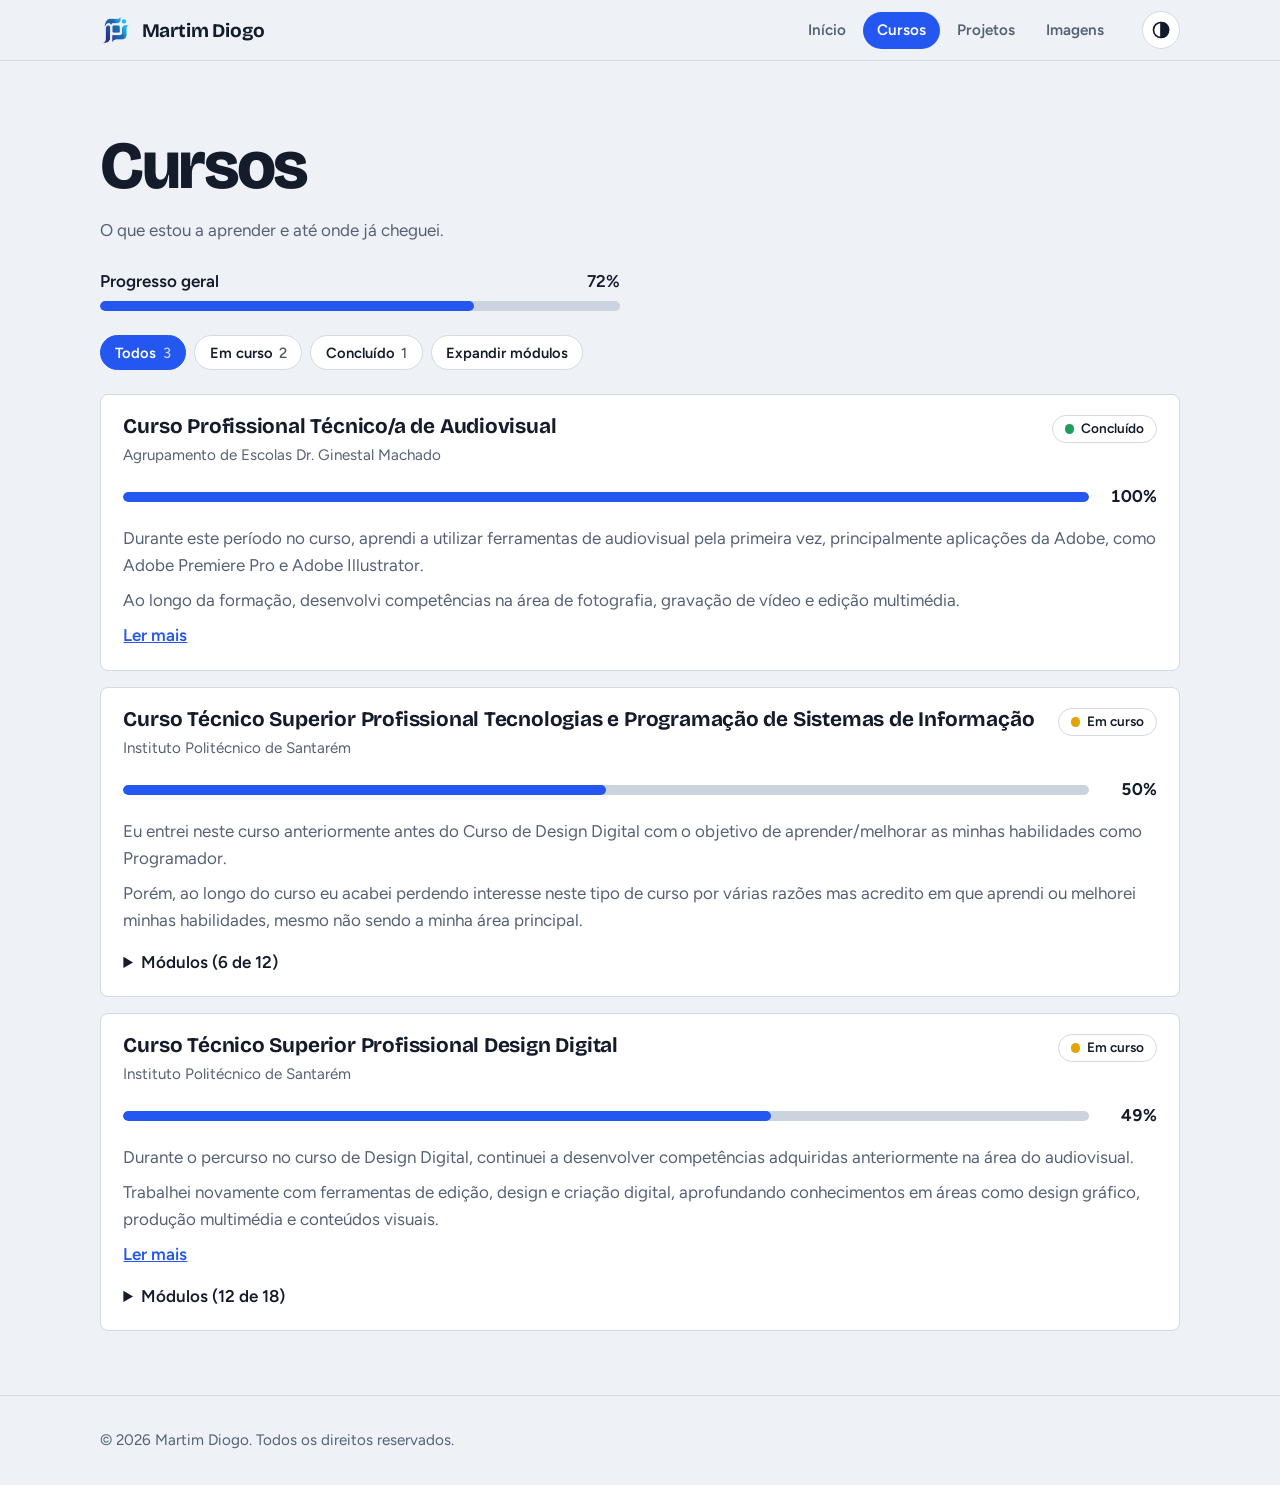
==== cursos.html @ 1d2f56a7 "first commit" ====
<!DOCTYPE html>
<html lang="pt-PT">
<head>
  <meta charset="utf-8">
  <meta name="viewport" content="width=device-width, initial-scale=1">
  <title>Cursos</title>
  <link rel="stylesheet" href="style.css?v=6">
  <link rel="stylesheet" href="extras.css?v=6">
  <!-- O conteúdo vive em config.js; app.js desenha a página. -->
  <script src="config.js?v=6"></script>
  <script src="app.js?v=6"></script>
  <script src="extras.js?v=6"></script>
</head>
<body data-page="cursos">
  <a class="saltar" href="#main">Saltar para o conteúdo</a>
  <header id="topo"></header>
  <main id="main" tabindex="-1"></main>
  <footer id="rodape"></footer>
  <noscript><p style="padding:2rem">Este site precisa de JavaScript para mostrar o conteúdo.</p></noscript>
</body>
</html>
---- style.css ----
/* ==========================================================================
   STYLE.CSS
   Para mudar o aspeto do site, edita só o bloco "1. TEMA" (cores, fontes,
   tamanhos). O resto usa essas variáveis.
   ========================================================================== */

@import url("https://fonts.googleapis.com/css2?family=Bricolage+Grotesque:opsz,wght@12..96,500..800&family=Figtree:wght@400..700&display=swap");


/* ---------- 1. TEMA ---------- */

:root {
  --fonte-titulo: "Bricolage Grotesque", "Segoe UI", system-ui, sans-serif;
  --fonte-texto:  "Figtree", system-ui, -apple-system, "Segoe UI", sans-serif;

  --bg:            #EEF1F5;   /* fundo da página */
  --superficie:    #FFFFFF;   /* cartões e painéis */
  --tinta:         #141B2B;   /* texto principal */
  --suave:         #566176;   /* texto secundário */
  --linha:         #D3DAE3;   /* bordas e divisórias */
  --destaque:      #2457F0;   /* cor principal (botões, studs, progresso) */
  --sobre-destaque:#FFFFFF;   /* texto em cima da cor principal */
  --stud-fundo:    #DDE3EB;   /* studs do fundo do topo */
  --stud-off:      #CBD3DE;   /* studs vazios */

  --raio: 8px;
  --largura: 1080px;
  --grelha-studs: 28px;       /* distância entre studs no topo da página inicial */

  color-scheme: light;
}

:root[data-theme="dark"] {
  --bg:            #0E1524;
  --superficie:    #16203A;
  --tinta:         #E8ECF4;
  --suave:         #9AA6BC;
  --linha:         #26324D;
  --destaque:      #6C8CFF;
  --sobre-destaque:#0E1524;
  --stud-fundo:    #17213A;
  --stud-off:      #2B3955;

  color-scheme: dark;
}


/* ---------- 2. BASE ---------- */

*, *::before, *::after { box-sizing: border-box; }

[hidden] { display: none !important; }

html { scroll-behavior: smooth; scroll-padding-top: 5rem; }

body {
  margin: 0;
  background: var(--bg);
  color: var(--tinta);
  font: 400 1.0625rem/1.6 var(--fonte-texto);
  -webkit-font-smoothing: antialiased;
}

body:has(dialog[open]) { overflow: hidden; }

a { color: inherit; }

:focus-visible {
  outline: 3px solid var(--destaque);
  outline-offset: 3px;
  border-radius: 4px;
}

h1, h2, h3 { font-family: var(--fonte-titulo); margin: 0; }

.container { width: min(100% - 2.5rem, var(--largura)); margin-inline: auto; }

.so-leitor {
  position: absolute; width: 1px; height: 1px; overflow: hidden;
  clip-path: inset(50%); white-space: nowrap;
}

.saltar {
  position: absolute; left: 1rem; top: -4rem; z-index: 50;
  background: var(--destaque); color: var(--sobre-destaque);
  padding: .6rem 1rem; border-radius: var(--raio); text-decoration: none; font-weight: 600;
}
.saltar:focus { top: 1rem; }

@media (prefers-reduced-motion: reduce) {
  html { scroll-behavior: auto; }
  *, *::before, *::after { transition: none !important; animation: none !important; }
}


/* ---------- 3. TOPO E RODAPÉ ---------- */

.topo {
  position: sticky; top: 0; z-index: 20;
  background: color-mix(in srgb, var(--bg) 88%, transparent);
  -webkit-backdrop-filter: blur(10px); backdrop-filter: blur(10px);
  border-bottom: 1px solid var(--linha);
}

.topo .container {
  display: flex; align-items: center; flex-wrap: wrap;
  gap: .5rem 1.5rem; padding-block: .7rem;
}

.marca {
  display: flex; align-items: center; gap: .6rem;
  text-decoration: none; font: 700 1.2rem var(--fonte-titulo); letter-spacing: -.01em;
}
.marca img { display: block; height: 32px; width: auto; }

.nav { display: flex; flex-wrap: wrap; gap: .25rem; margin-left: auto; }

.nav a {
  padding: .4rem .85rem; border-radius: 999px; text-decoration: none;
  font-weight: 600; font-size: .95rem; color: var(--suave);
}
.nav a:hover { color: var(--tinta); background: var(--superficie); }
.nav a[aria-current="page"] { background: var(--destaque); color: var(--sobre-destaque); }

.btn-tema {
  display: grid; place-items: center; width: 38px; height: 38px;
  border: 1.5px solid var(--linha); border-radius: 50%;
  background: var(--superficie); color: var(--tinta); cursor: pointer;
}
.btn-tema:hover { border-color: var(--destaque); }

.rodape {
  margin-top: 4rem; padding-block: 2rem;
  border-top: 1px solid var(--linha); color: var(--suave); font-size: .95rem;
}

.icone { display: inline-grid; place-items: center; line-height: 0; }


/* ---------- 4. BOTÕES, ETIQUETAS, ESTADOS ---------- */

.btn {
  display: inline-block; padding: .7rem 1.25rem; border-radius: 999px;
  border: 1.5px solid var(--tinta); background: transparent; color: var(--tinta);
  font: 600 1rem var(--fonte-texto); text-decoration: none; cursor: pointer;
}
.btn:hover { background: var(--tinta); color: var(--bg); }
.btn-principal { background: var(--destaque); border-color: var(--destaque); color: var(--sobre-destaque); }
.btn-principal:hover { background: var(--destaque); color: var(--sobre-destaque); filter: brightness(1.1); }

.etiqueta {
  display: inline-block; padding: .15rem .7rem; border: 1px solid var(--linha);
  border-radius: 999px; background: var(--superficie); font-size: .88rem;
}

.etiquetas { display: flex; flex-wrap: wrap; gap: .4rem; margin: 0; padding: 0; list-style: none; }

.estado {
  display: inline-flex; align-items: center; gap: .45rem;
  padding: .15rem .7rem; border: 1px solid var(--linha); border-radius: 999px;
  background: var(--superficie); font-size: .85rem; font-weight: 600; white-space: nowrap;
}
.estado::before {
  content: ""; width: .6rem; height: .6rem; border-radius: 50%;
  background: var(--cor, var(--suave));
}


/* ---------- 5. STUDS (níveis 0-5) ---------- */

.studs { display: inline-flex; gap: 6px; }

.stud {
  width: 14px; height: 14px; border-radius: 50%;
  background: var(--stud-off);
  box-shadow: inset 0 -2px 0 rgba(0, 0, 0, .12);
}
.stud.on {
  background: var(--destaque);
  box-shadow: inset 0 -2px 0 rgba(0, 0, 0, .25), inset 0 2px 0 rgba(255, 255, 255, .35);
}


/* ---------- 6. PÁGINA INICIAL ---------- */

.hero {
  position: relative; isolation: isolate; overflow: hidden;
  padding-block: clamp(4rem, 12vw, 8rem) clamp(3rem, 8vw, 5.5rem);
}

.hero::before,
.hero::after {
  content: ""; position: absolute; inset: 0; z-index: -1;
  background-size: var(--grelha-studs) var(--grelha-studs);
  background-position: center top;
}
.hero::before {
  background-image: radial-gradient(circle, var(--stud-fundo) 0 6px, transparent 6.5px);
}
/* Os studs acendem à volta do rato. Em ecrãs táteis ficam no ponto de repouso. */
.hero::after {
  background-image: radial-gradient(circle, var(--destaque) 0 6px, transparent 6.5px);
  -webkit-mask-image: radial-gradient(circle 200px at var(--mx, 74%) var(--my, 40%), rgba(0,0,0,.9), transparent);
          mask-image: radial-gradient(circle 200px at var(--mx, 74%) var(--my, 40%), rgba(0,0,0,.9), transparent);
}

.hero-saudacao { margin: 0 0 .75rem; color: var(--suave); font-weight: 600; }

.hero-nome {
  font-weight: 800; font-size: clamp(3.2rem, 11vw, 8rem);
  line-height: .95; letter-spacing: -.04em; overflow-wrap: anywhere;
}

.hero-funcao { margin: 1.1rem 0 0; font: 600 clamp(1.2rem, 2.6vw, 1.7rem)/1.25 var(--fonte-titulo); }
.hero-resumo { margin: 1rem 0 0; max-width: 52ch; color: var(--suave); }
.hero-acoes  { display: flex; flex-wrap: wrap; gap: .75rem; margin-top: 2rem; }

.secao { padding-block: clamp(2.5rem, 6vw, 4.5rem); border-top: 1px solid var(--linha); }

.secao-grelha {
  display: grid; grid-template-columns: minmax(0, 1fr) minmax(0, 3fr); gap: 1.25rem 3rem;
}
@media (max-width: 760px) { .secao-grelha { grid-template-columns: 1fr; } }

.secao h2 { font-size: clamp(1.35rem, 2.5vw, 1.75rem); line-height: 1.15; letter-spacing: -.01em; }

.sobre { display: grid; grid-template-columns: minmax(0, 1fr) auto; gap: 2rem; align-items: start; }
.sobre p { margin: 0 0 1rem; max-width: 62ch; }
.sobre img { width: 180px; height: 180px; object-fit: cover; border-radius: var(--raio); }
@media (max-width: 560px) { .sobre { grid-template-columns: 1fr; } }

.linhas { list-style: none; margin: 0; padding: 0; }
.linhas li {
  display: flex; justify-content: space-between; align-items: center; gap: 1rem;
  padding: .8rem 0; border-bottom: 1px solid var(--linha);
}
.linhas.duas {
  display: grid; grid-template-columns: repeat(auto-fit, minmax(260px, 1fr)); column-gap: 2.5rem;
}
.linhas .nivel-texto { color: var(--suave); }

.legenda { margin: 0 0 .75rem; color: var(--suave); font-size: .95rem; }

.grupos { margin: 0; }
.grupo {
  display: grid; grid-template-columns: 9rem minmax(0, 1fr); gap: .5rem 1.5rem;
  padding: .9rem 0; border-bottom: 1px solid var(--linha);
}
.grupo dt { font-weight: 600; }
.grupo dd { margin: 0; }
@media (max-width: 560px) { .grupo { grid-template-columns: 1fr; } }

.contactos { list-style: none; margin: 0; padding: 0; }
.contactos li { border-bottom: 1px solid var(--linha); }
.contacto-item {
  display: flex; flex-wrap: wrap; justify-content: space-between; align-items: baseline;
  gap: .25rem 1rem; padding: 1rem 0; text-decoration: none;
}
.contacto-item .rotulo { color: var(--suave); }
.contacto-item .valor  { font: 600 clamp(1.1rem, 2.4vw, 1.4rem) var(--fonte-titulo); overflow-wrap: anywhere; }
a.contacto-item:hover .valor { color: var(--destaque); text-decoration: underline; text-underline-offset: 4px; }


/* ---------- 7. PÁGINAS INTERNAS ---------- */

.pagina-topo { padding-block: clamp(2.5rem, 7vw, 4.5rem) 1.5rem; }
.pagina-topo h1 { font-weight: 800; font-size: clamp(2.4rem, 7vw, 4.2rem); line-height: 1; letter-spacing: -.035em; }
.pagina-topo .intro { margin: 1rem 0 0; max-width: 58ch; color: var(--suave); }

.conteudo { display: grid; gap: 1.5rem; }

.filtros { display: flex; flex-wrap: wrap; gap: .5rem; }
.filtro {
  padding: .45rem .9rem; border-radius: 999px; border: 1.5px solid var(--linha);
  background: var(--superficie); color: var(--tinta);
  font: 600 .92rem var(--fonte-texto); cursor: pointer;
}
.filtro:hover { border-color: var(--destaque); }
.filtro[aria-pressed="true"] { background: var(--destaque); border-color: var(--destaque); color: var(--sobre-destaque); }
.filtro .contagem { margin-left: .4rem; font-weight: 500; opacity: .75; }

.barra-ferramentas { display: flex; flex-wrap: wrap; gap: .75rem 1.5rem; align-items: center; justify-content: space-between; }

.pesquisa {
  min-width: 220px; padding: .5rem 1rem; border-radius: 999px;
  border: 1.5px solid var(--linha); background: var(--superficie); color: var(--tinta);
  font: 400 .95rem var(--fonte-texto);
}

.vazio {
  margin: 0; padding: 2rem; border: 1.5px dashed var(--linha);
  border-radius: var(--raio); color: var(--suave); text-align: center;
}

/* Barra de progresso */
.barra { height: 10px; border-radius: 999px; background: var(--stud-off); overflow: hidden; }
.barra > span {
  display: block; height: 100%; width: var(--p, 0%);
  background: var(--destaque); border-radius: 999px; transition: width .9s cubic-bezier(.2, .7, .2, 1);
}

.geral { max-width: 520px; }
.geral-topo { display: flex; justify-content: space-between; margin-bottom: .4rem; font-weight: 600; }

/* Cursos */
.lista-cursos { display: grid; gap: 1rem; }

.curso {
  padding: 1.25rem 1.4rem; background: var(--superficie);
  border: 1px solid var(--linha); border-radius: var(--raio);
}
.curso-topo { display: flex; flex-wrap: wrap; justify-content: space-between; align-items: flex-start; gap: .5rem 1rem; }
.curso h3 { font-size: 1.3rem; line-height: 1.2; letter-spacing: -.01em; }
.curso .meta { margin: .2rem 0 0; color: var(--suave); font-size: .95rem; }
.curso .meta span + span { margin-left: 1rem; }

.progresso { display: flex; align-items: center; gap: 1rem; margin-top: 1rem; }
.progresso .barra { flex: 1; }
.progresso .pct { min-width: 3.2rem; text-align: right; font-weight: 700; font-variant-numeric: tabular-nums; }

.curso .notas { margin: .9rem 0 0; color: var(--suave); }
.curso summary { margin-top: .9rem; font-weight: 600; cursor: pointer; }
.curso .certificado { display: inline-block; margin-top: .9rem; font-weight: 600; }

.modulos {
  list-style: none; margin: .8rem 0 0; padding: 0; display: grid; gap: .45rem;
  grid-template-columns: repeat(auto-fill, minmax(240px, 1fr));
}
.modulos li { display: flex; align-items: center; gap: .6rem; color: var(--suave); }
.modulos li::before {
  content: ""; flex: none; width: 1rem; height: 1rem; border-radius: 50%;
  border: 2px solid var(--stud-off);
}
.modulos li.feito { color: var(--tinta); }
.modulos li.feito::before { background: var(--destaque); border-color: var(--destaque); }

/* Imagem em falta */
.ph {
  display: grid; place-content: center; gap: .25rem; width: 100%; min-height: 160px;
  padding: 1rem; text-align: center; color: var(--suave); font-size: .85rem;
  background-color: var(--stud-fundo);
  background-image: radial-gradient(circle, var(--stud-off) 0 3px, transparent 3.5px);
  background-size: 18px 18px;
}
.ph code { font-size: .8rem; overflow-wrap: anywhere; }

/* Projetos */
.grelha-cartoes { display: grid; gap: 1.25rem; grid-template-columns: repeat(auto-fill, minmax(300px, 1fr)); }

.cartao {
  position: relative; display: flex; flex-direction: column; overflow: hidden;
  background: var(--superficie); border: 1px solid var(--linha); border-radius: var(--raio);
}
.cartao:hover { border-color: var(--destaque); }
.cartao-img { aspect-ratio: 16 / 10; background: var(--stud-fundo); overflow: hidden; }
.cartao-img img, .cartao-img .ph { display: block; width: 100%; height: 100%; object-fit: cover; }
.cartao-corpo { display: flex; flex: 1; flex-direction: column; gap: .7rem; padding: 1.1rem 1.2rem 1.3rem; }
.cartao h3 { font-size: 1.25rem; line-height: 1.2; letter-spacing: -.01em; }
.cartao p { margin: 0; color: var(--suave); }
.cartao .etiquetas { margin-top: auto; }

.cartao-abrir {
  padding: 0; border: 0; background: none; color: inherit; font: inherit; text-align: left; cursor: pointer;
}
.cartao-abrir::after { content: ""; position: absolute; inset: 0; }

/* Galeria */
.mosaico { columns: 3 260px; column-gap: 1rem; }

.mosaico-item {
  position: relative; display: block; width: 100%; margin: 0 0 1rem; padding: 0;
  border: 0; border-radius: var(--raio); overflow: hidden;
  background: var(--stud-fundo); cursor: zoom-in; break-inside: avoid;
}
.mosaico-item img, .mosaico-item video { display: block; width: 100%; height: auto; }
.mosaico-item .ph { aspect-ratio: 4 / 3; }

.mosaico-legenda {
  position: absolute; inset: auto 0 0 0; padding: 2rem 1rem .8rem;
  background: linear-gradient(transparent, rgba(8, 12, 24, .78));
  color: #fff; font-weight: 600; text-align: left;
  opacity: 0; transition: opacity .2s;
}
.mosaico-item:hover .mosaico-legenda,
.mosaico-item:focus-visible .mosaico-legenda { opacity: 1; }

.selo-video {
  position: absolute; top: .6rem; left: .6rem; display: flex; align-items: center; gap: .3rem;
  padding: .2rem .6rem .2rem .45rem; border-radius: 999px;
  background: rgba(8, 12, 24, .75); color: #fff; font-size: .8rem; font-weight: 600;
}


/* ---------- 8. DIÁLOGOS (projeto e lightbox) ---------- */

dialog::backdrop { background: rgba(8, 12, 24, .82); }

dialog.projeto {
  width: min(960px, calc(100% - 2rem)); max-height: calc(100dvh - 2rem);
  padding: 0; border: 0; border-radius: 12px; overflow: auto;
  background: var(--superficie); color: var(--tinta);
}

.proj-corpo { display: grid; gap: 1.1rem; padding: 1.4rem; }
.proj-cab { display: flex; justify-content: space-between; align-items: flex-start; gap: 1rem; }
.proj-cab h2 { font-size: clamp(1.5rem, 4vw, 2.1rem); line-height: 1.1; letter-spacing: -.02em; }
.proj-cab .estado { margin-top: .6rem; }
.proj-corpo p { margin: 0; max-width: 66ch; }
.proj-links { display: flex; flex-wrap: wrap; gap: .6rem; }

.palco {
  display: grid; place-items: center; aspect-ratio: 16 / 9;
  background: var(--stud-fundo); border-radius: var(--raio); overflow: hidden;
}
.palco .ph { height: 100%; }
.palco img, .palco video { width: 100%; height: 100%; object-fit: contain; display: block; background: #000; }

.miniaturas { display: flex; flex-wrap: wrap; gap: .5rem; }
.miniatura {
  position: relative; width: 84px; height: 56px; padding: 0; overflow: hidden;
  border: 2px solid transparent; border-radius: 6px; background: var(--stud-fundo); cursor: pointer;
}
.miniatura[aria-current="true"] { border-color: var(--destaque); }
.miniatura img { width: 100%; height: 100%; object-fit: cover; display: block; }
.miniatura .ph { min-height: 0; height: 100%; padding: 0; }
.miniatura .ph > * { display: none; }
.miniatura .icone { position: absolute; inset: 0; color: #fff; background: rgba(8, 12, 24, .55); }

.dlg-fechar, .lb-nav {
  display: grid; place-items: center; width: 44px; height: 44px; flex: none;
  border: 0; border-radius: 50%; cursor: pointer;
}
.dlg-fechar { background: var(--bg); color: var(--tinta); }
.dlg-fechar:hover { background: var(--linha); }

dialog.lightbox {
  width: 100vw; height: 100dvh; max-width: none; max-height: none;
  padding: 0; border: 0; overflow: hidden; background: rgba(8, 12, 24, .94); color: #fff;
}
dialog.lightbox[open] { display: flex; align-items: center; justify-content: center; }

.lightbox .lb-fechar { position: absolute; top: 1rem; right: 1rem; z-index: 2; }
.lightbox .dlg-fechar, .lb-nav { background: rgba(255, 255, 255, .14); color: #fff; }
.lightbox .dlg-fechar:hover, .lb-nav:hover { background: rgba(255, 255, 255, .28); }

.lb-nav { position: absolute; top: 50%; translate: 0 -50%; z-index: 2; }
.lb-ant { left: 1rem; }
.lb-seg { right: 1rem; }

.lb-fig {
  display: flex; flex-direction: column; align-items: center; gap: .75rem;
  max-width: min(1200px, calc(100% - 8rem)); margin: 0;
}
.lb-palco img, .lb-palco video {
  display: block; max-width: 100%; max-height: calc(100dvh - 9rem);
  object-fit: contain; border-radius: 4px;
}
.lb-palco .ph {
  min-width: min(480px, 80vw); min-height: 260px; color: #cfd6e4; background-color: #1b2540;
  background-image: radial-gradient(circle, #2a3558 0 3px, transparent 3.5px);
}

.lb-fig figcaption { display: grid; gap: .15rem; text-align: center; }
.lb-fig figcaption span { color: #c3cbdb; font-size: .95rem; }
.lb-fig .lb-contador { font-size: .85rem; font-variant-numeric: tabular-nums; }

@media (max-width: 600px) {
  .lb-fig { max-width: calc(100% - 1rem); }
  .lb-nav { top: auto; bottom: 1.2rem; translate: none; }
  .lb-palco img, .lb-palco video { max-height: calc(100dvh - 13rem); }
}
---- extras.css ----
/* ==========================================================================
   EXTRAS.CSS — estilos dos efeitos do extras.js (carregado depois do style.css).
   Usa as cores do tema (--destaque, --tinta, --bg...), por isso acompanha o
   tema claro/escuro. Os tempos das animações estão junto de cada regra.
   Com "reduzir movimento" ativo no sistema, o style.css já desliga as animações.
   ========================================================================== */

:root { --extras-css: 6; }                      /* versão deste ficheiro (a página diagnostico.html lê-a) */

/* ---------- Transições entre páginas (Chrome, Edge, Safari recentes) ---------- */

@view-transition { navigation: auto; }

.topo { view-transition-name: topo; }          /* o menu fica parado enquanto a página muda */

::view-transition-old(root) { animation: .2s ease both vt-sai; }
::view-transition-new(root) { animation: .3s ease both vt-entra; }

@keyframes vt-sai    { to   { opacity: 0; } }
@keyframes vt-entra  { from { opacity: 0; transform: translateY(8px); } }

/* Troca de tema: o círculo é desenhado pelo app.js */
.tema-vt::view-transition-old(root),
.tema-vt::view-transition-new(root) { animation: none; mix-blend-mode: normal; }
.tema-vt::view-transition-new(root) { z-index: 1; }
.tema-vt .topo { view-transition-name: none; }

@media (prefers-reduced-motion: reduce) {
  @view-transition { navigation: none; }
}


/* ---------- Animações partilhadas ---------- */

@keyframes sobe { from { opacity: 0; transform: translateY(14px); } }
@keyframes fade { from { opacity: 0; } }


/* ---------- Scroll: barra de progresso, botão ↑, aviso ---------- */

.scroll-barra {
  position: fixed; inset: 0 0 auto 0; height: 3px; z-index: 60;
  background: var(--destaque); transform: scaleX(0); transform-origin: 0 50%;
  pointer-events: none;
}

.btn-topo {
  position: fixed; right: 1rem; bottom: 1rem; z-index: 50;
  width: 2.75rem; height: 2.75rem; border: 0; border-radius: 50%;
  background: var(--tinta); color: var(--bg); font-size: 1.2rem; cursor: pointer;
  opacity: 0; transform: translateY(12px); pointer-events: none;
  transition: opacity .25s, transform .25s;
}
.btn-topo.on { opacity: 1; transform: none; pointer-events: auto; }
.btn-topo:hover { background: var(--destaque); color: var(--sobre-destaque); }

.toast {
  position: fixed; left: 50%; bottom: 1.5rem; z-index: 200;
  transform: translate(-50%, 20px); padding: .6rem 1rem; border-radius: .6rem;
  background: var(--tinta); color: var(--bg);
  opacity: 0; pointer-events: none; transition: opacity .25s, transform .25s;
}
.toast.on { opacity: 1; transform: translate(-50%, 0); }


/* ---------- Revelar ao rolar ---------- */

.rv {
  opacity: 0; transform: translateY(18px);
  transition: opacity .5s ease var(--atraso, 0ms), transform .5s ease var(--atraso, 0ms);
}
.rv.rv-in { opacity: 1; transform: none; }

/* Itens que entram em cascata ao mudar de filtro */
.entra { animation: sobe .45s cubic-bezier(.2, .8, .2, 1) backwards; animation-delay: calc(var(--i, 0) * 45ms); }


/* ---------- Topo da página inicial ---------- */

/* O canvas substitui o padrão de studs em CSS */
.hero-canvas { position: absolute; inset: 0; z-index: -1; display: block; width: 100%; height: 100%; }
.hero.tem-canvas::before, .hero.tem-canvas::after { display: none; }

/* Função que se escreve sozinha */
.hero-funcao { min-height: 1.3em; }
.tipo-cursor {
  display: inline-block; width: 3px; height: .95em; margin-left: 3px;
  vertical-align: -.1em; background: var(--destaque);
  animation: piscar 1s steps(1) infinite;
}
@keyframes piscar { 50% { opacity: 0; } }

/* Letras do nome */
.palavra { display: inline-block; white-space: nowrap; }   /* a palavra não parte a meio */
.hero-nome .letra {
  display: inline-block;
  animation: letra-entra .8s cubic-bezier(.2, .9, .2, 1) backwards;
  animation-delay: calc(var(--i, 0) * 45ms);
  transition: transform .4s cubic-bezier(.3, 1.7, .5, 1), color .35s ease var(--d, 0ms);
}
@keyframes letra-entra { from { opacity: 0; transform: translateY(.5em) rotate(4deg); } }

@media (hover: hover) {
  .hero-nome .letra:hover { transform: translateY(-.07em) rotate(-3deg); }
}

/* Letras dos restantes títulos (secções, páginas, menu): as mesmas animações do nome do topo.
   As cores de cada letra são aplicadas pelo extras.js (estilo inline). */
.letra-t { display: inline-block; transition: transform .4s cubic-bezier(.3, 1.7, .5, 1); }

@media (hover: hover) {
  .letra-t:hover { transform: translateY(-.07em) rotate(-3deg); }
}

/* Entrada: as letras caem em cascata quando o título aparece no ecrã */
.titulo-anim:not(.titulo-in) .letra-t { opacity: 0; }
.titulo-in .letra-t {
  animation: letra-entra .8s cubic-bezier(.2, .9, .2, 1) backwards;
  animation-delay: calc(var(--i, 0) * 45ms);
}


/* ---------- Índice lateral (página inicial) ---------- */

.indice {
  position: fixed; right: 1.25rem; top: 50%; z-index: 30; transform: translateY(-50%);
  display: none; flex-direction: column; gap: .35rem; align-items: flex-end;
  pointer-events: none;                        /* só os pontos recebem cliques, nunca a área à volta */
}
@media (min-width: 1200px) { .indice { display: flex; } }

.indice-ponto { position: relative; display: block; padding: .3rem; pointer-events: auto; text-decoration: none; }

/* A etiqueta flutua à esquerda do ponto: invisível, não ocupa espaço nem apanha cliques */
.indice-rotulo {
  position: absolute; right: 100%; top: 50%; margin-right: .3rem;
  padding: .15rem .6rem; border-radius: 999px;
  background: var(--tinta); color: var(--bg); font-size: .85rem; font-weight: 600; white-space: nowrap;
  opacity: 0; transform: translate(6px, -50%); pointer-events: none; transition: opacity .2s, transform .2s;
}
.indice-bola {
  display: block; width: 12px; height: 12px; border-radius: 50%;
  background: var(--stud-off); box-shadow: inset 0 -2px 0 rgba(0, 0, 0, .12);
  transition: background .25s, transform .25s cubic-bezier(.3, 1.6, .5, 1);
}
.indice-ponto:hover .indice-rotulo,
.indice-ponto:focus-visible .indice-rotulo { opacity: 1; transform: translate(0, -50%); }
.indice-ponto:hover .indice-bola { transform: scale(1.25); }
.indice-ponto[aria-current="true"] .indice-bola { background: var(--destaque); transform: scale(1.35); }


/* ---------- Studs dos níveis ---------- */

.stud { transition: transform .25s cubic-bezier(.3, 1.6, .5, 1) calc(var(--i, 0) * 35ms); }
@media (hover: hover) {
  .linhas li:hover .stud.on { transform: translateY(-3px); }
}

/* Entrada: acendem um a um quando a lista aparece (só "backwards": depois o hover continua a funcionar) */
.studs-anim:not(.studs-in) .stud.on { transform: scale(.2); opacity: .25; }
.studs-in .stud.on {
  animation: stud-pop .55s cubic-bezier(.3, 1.6, .5, 1) backwards;
  animation-delay: calc(var(--g, 0) * 60ms + var(--i, 0) * 60ms);
}
@keyframes stud-pop { from { transform: scale(.2); opacity: .25; } }


/* ---------- Cartões: luz que segue o rato e inclinação ---------- */

.cartao, .curso { position: relative; }

/* ":not(.rv)": enquanto o cartão está a "aparecer ao rolar", manda a animação de entrada */
.cartao:not(.rv) {
  transform: perspective(900px) rotateX(var(--rx, 0deg)) rotateY(var(--ry, 0deg));
  transition: transform .18s ease-out, border-color .2s;
}

.cartao::before, .curso::before {
  content: ""; position: absolute; inset: 0; z-index: 1; pointer-events: none;
  background: radial-gradient(260px circle at var(--mx, 50%) var(--my, 50%),
              color-mix(in srgb, var(--destaque) 16%, transparent), transparent 70%);
  opacity: 0; transition: opacity .25s;
}
.cartao:hover::before, .curso:hover::before { opacity: 1; }

.cartao-img img { transition: transform .6s cubic-bezier(.2, .8, .2, 1); }
.cartao:hover .cartao-img img { transform: scale(1.06); }

.mosaico-item img, .mosaico-item video { transition: transform .6s cubic-bezier(.2, .8, .2, 1); }
.mosaico-item:hover img, .mosaico-item:focus-visible img { transform: scale(1.05); }


/* ---------- Cursos ---------- */

.curso details[open] .modulos li {
  animation: sobe .35s cubic-bezier(.2, .8, .2, 1) backwards;
  animation-delay: calc(min(var(--i, 0), 14) * 25ms);
}
.curso .notas p { margin: 0 0 .5rem; }
.ler-mais { padding: 0; border: 0; background: none; color: var(--destaque); font: inherit; font-weight: 600; text-decoration: underline; cursor: pointer; }


/* ---------- Contactos: botão copiar ---------- */

/* O botão fica ao lado do contacto (na mesma linha), nunca por cima do texto */
.contactos li { display: flex; align-items: center; gap: 1rem; }
.contactos li > .contacto-item { flex: 1; min-width: 0; }
.copiar {
  flex: none; padding: .25rem .75rem;
  border: 1px solid var(--linha); border-radius: 999px; background: var(--superficie); color: var(--suave);
  font: inherit; font-size: .8rem; font-weight: 600; cursor: pointer;
  transition: color .2s, border-color .2s, background .2s;
}
.copiar:hover, .copiar:focus-visible { color: var(--sobre-destaque); background: var(--destaque); border-color: var(--destaque); }


/* ---------- Diálogos: animação de abertura ---------- */

dialog[open] { animation: dlg-entra .28s cubic-bezier(.2, .8, .2, 1); }
dialog[open]::backdrop { animation: fade .25s ease; }
dialog.lightbox[open] { animation: fade .25s ease; }
@keyframes dlg-entra { from { opacity: 0; transform: translateY(14px) scale(.97); } }


/* ---------- Lightbox ---------- */

.lb-ferramentas { position: absolute; top: 1rem; left: 1rem; z-index: 2; display: flex; gap: .5rem; }

.lb-palco { touch-action: pan-y; overflow: hidden; }
.lb-palco > * { animation: fade .3s ease; }
.lb-palco.lb-dir > * { animation: lb-dir .35s cubic-bezier(.2, .8, .2, 1); }
.lb-palco.lb-esq > * { animation: lb-esq .35s cubic-bezier(.2, .8, .2, 1); }
@keyframes lb-dir { from { opacity: 0; transform: translateX(48px); } }
@keyframes lb-esq { from { opacity: 0; transform: translateX(-48px); } }

.lb-palco img { cursor: zoom-in; transition: transform .25s ease; }
.lb-palco img.zoom { transform: scale(2.2); cursor: zoom-out; }
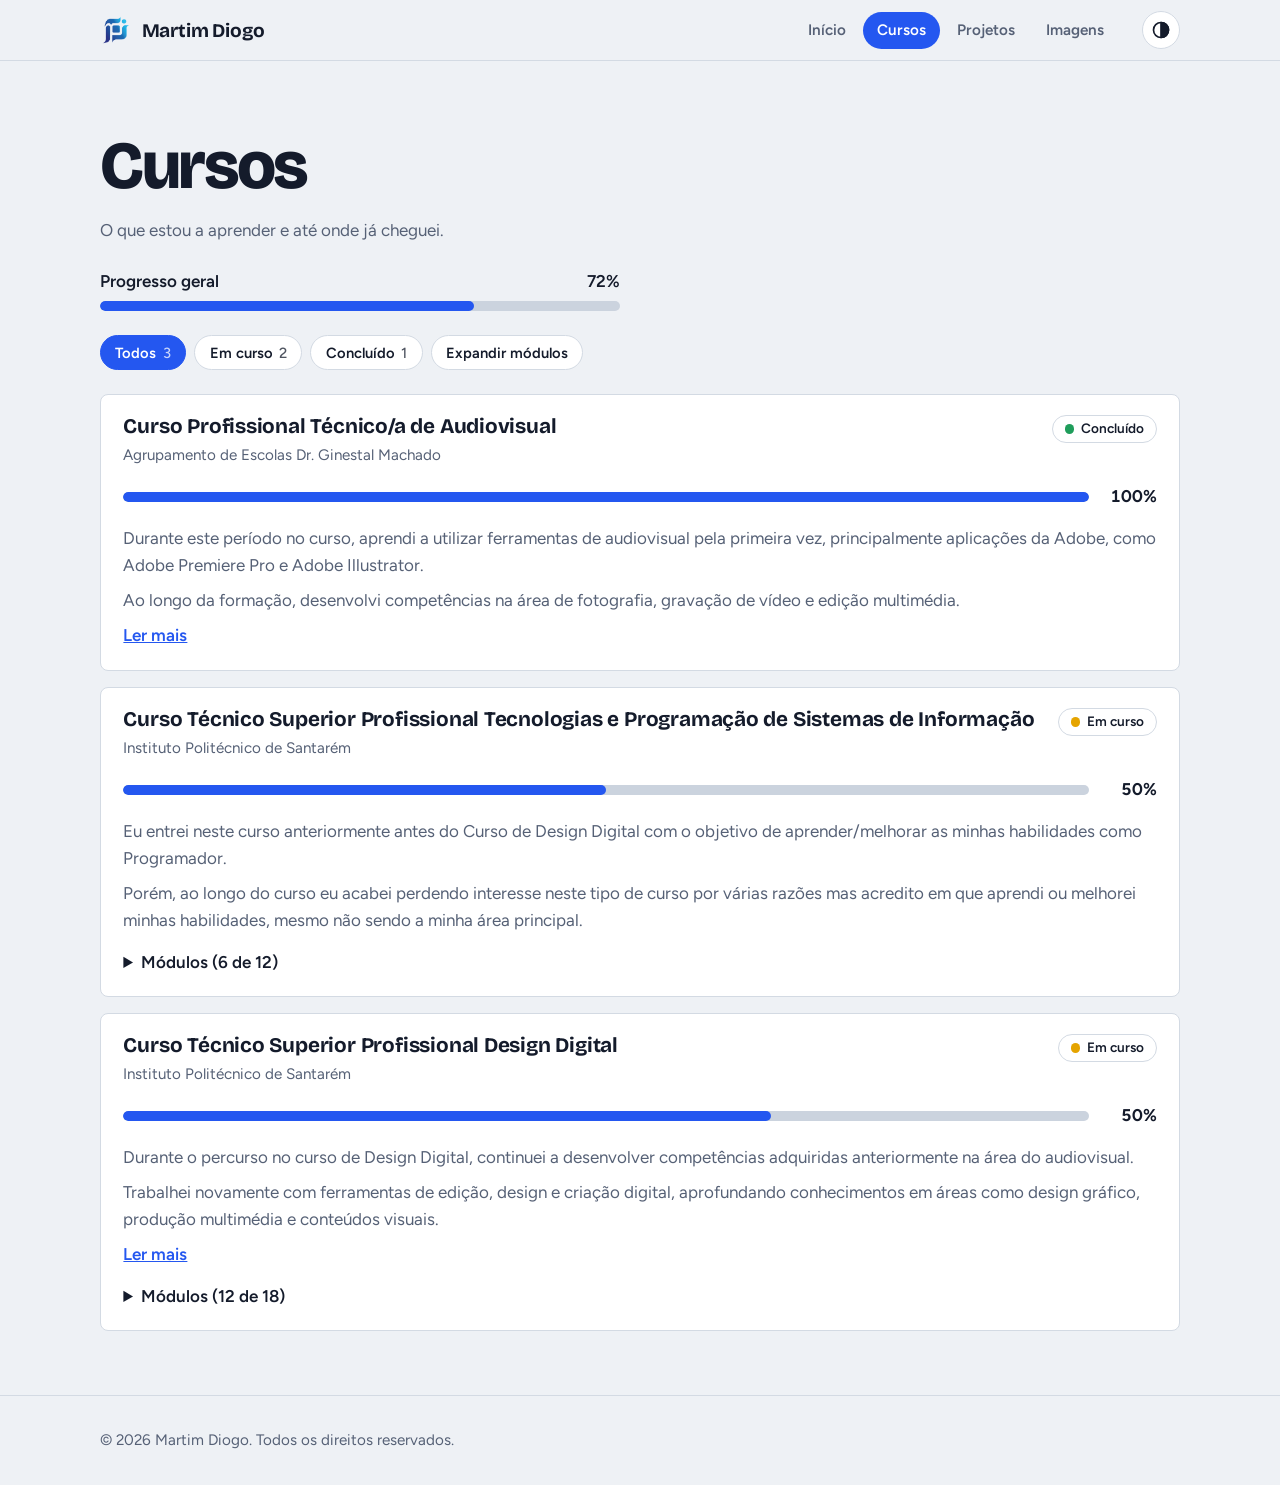
==== commit d55d5d46: "PDF + Otimização de Imagens" ====
--- a/cursos.html
+++ b/cursos.html
@@ -4,12 +4,12 @@
   <meta charset="utf-8">
   <meta name="viewport" content="width=device-width, initial-scale=1">
   <title>Cursos</title>
-  <link rel="stylesheet" href="style.css?v=6">
-  <link rel="stylesheet" href="extras.css?v=6">
+  <link rel="stylesheet" href="style.css?v=7">
+  <link rel="stylesheet" href="extras.css?v=7">
   <!-- O conteúdo vive em config.js; app.js desenha a página. -->
-  <script src="config.js?v=6"></script>
-  <script src="app.js?v=6"></script>
-  <script src="extras.js?v=6"></script>
+  <script src="config.js?v=7"></script>
+  <script src="app.js?v=7"></script>
+  <script src="extras.js?v=7"></script>
 </head>
 <body data-page="cursos">
   <a class="saltar" href="#main">Saltar para o conteúdo</a>
--- a/style.css
+++ b/style.css
@@ -468,4 +468,37 @@
   .lb-fig { max-width: calc(100% - 1rem); }
   .lb-nav { top: auto; bottom: 1.2rem; translate: none; }
   .lb-palco img, .lb-palco video { max-height: calc(100dvh - 13rem); }
+}
+
+
+/* ---------- 9. PDFs ---------- */
+
+/* Cartão de um PDF na galeria (quando não há miniatura) */
+.pdf-capa {
+  display: grid; place-content: center; justify-items: center; gap: .75rem;
+  aspect-ratio: 3 / 4; padding: 1.25rem; text-align: center;
+  background: var(--superficie); border: 1px solid var(--linha); border-radius: var(--raio);
+  color: var(--suave); font-weight: 600; line-height: 1.3;
+}
+.pdf-capa .icone { color: var(--destaque); }
+
+/* Visualizador: iframe do navegador + botões */
+.pdf { display: flex; flex-direction: column; align-items: center; gap: .75rem; width: 100%; }
+.pdf-quadro { display: block; width: 100%; border: 0; border-radius: var(--raio); background: #fff; }
+.pdf-acoes { display: flex; flex-wrap: wrap; justify-content: center; gap: .6rem; }
+
+/* No lightbox */
+.lb-palco .pdf { width: min(1000px, calc(100vw - 9rem)); }
+.lb-palco .pdf-quadro { height: calc(100dvh - 14rem); }
+.lightbox .pdf-acoes .btn:not(.btn-principal) { border-color: #fff; color: #fff; }
+.lightbox .pdf-acoes .btn:not(.btn-principal):hover { background: #fff; color: #141B2B; }
+
+/* No painel de um projeto (caixa 16:9) */
+.palco .pdf { height: 100%; gap: .5rem; padding: .5rem; }
+.palco .pdf-quadro { flex: 1; min-height: 0; }
+.palco .pdf-acoes .btn { padding: .4rem .9rem; font-size: .9rem; }
+
+@media (max-width: 600px) {
+  .lb-palco .pdf { width: calc(100vw - 1.5rem); }
+  .lb-palco .pdf-quadro { height: calc(100dvh - 17rem); }
 }
--- a/extras.css
+++ b/extras.css
@@ -5,7 +5,7 @@
    Com "reduzir movimento" ativo no sistema, o style.css já desliga as animações.
    ========================================================================== */
 
-:root { --extras-css: 6; }                      /* versão deste ficheiro (a página diagnostico.html lê-a) */
+:root { --extras-css: 7; }                      /* versão deste ficheiro (a página diagnostico.html lê-a) */
 
 /* ---------- Transições entre páginas (Chrome, Edge, Safari recentes) ---------- */
 
